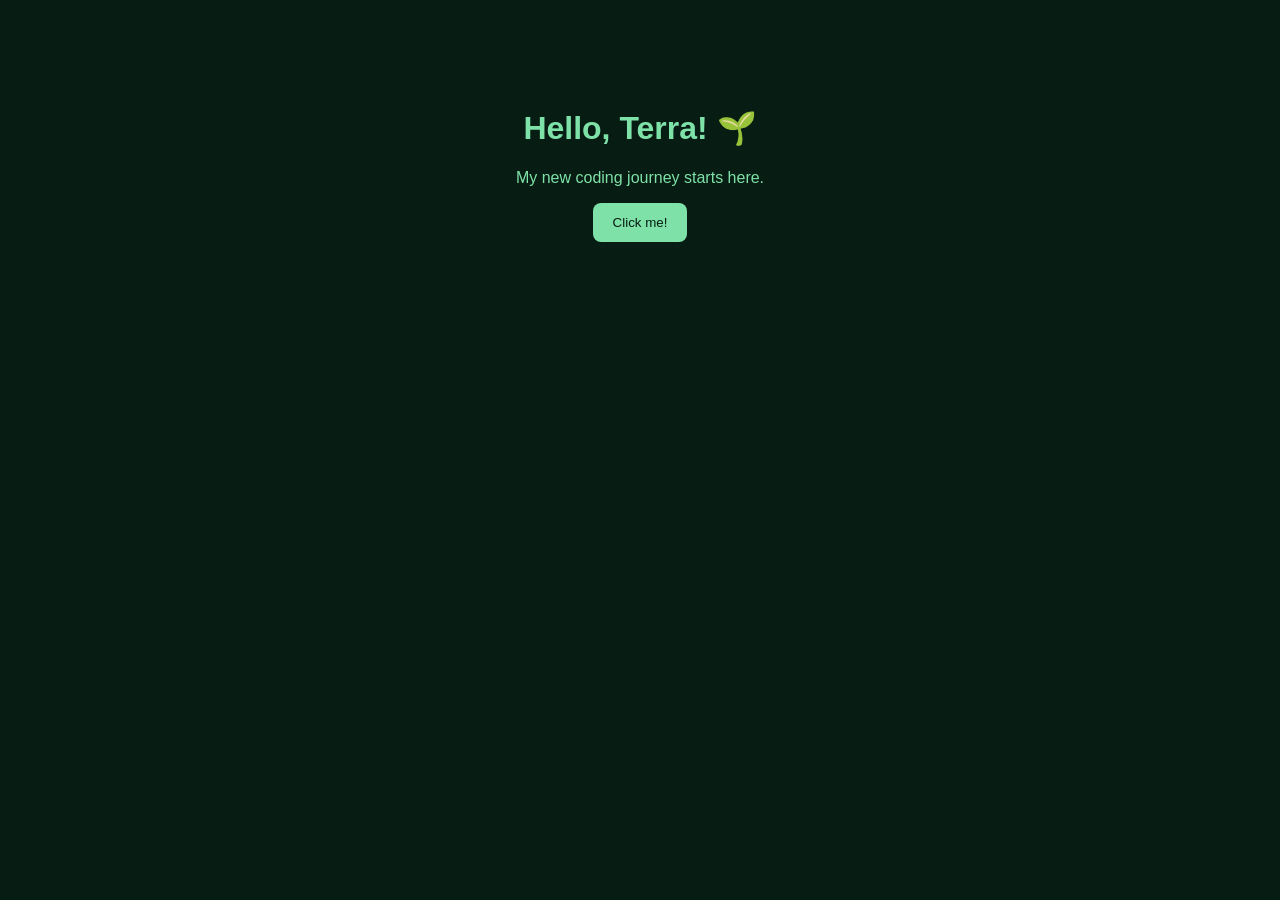
==== index.html @ c78563c0 "Initial project setup" ====
<!DOCTYPE html>
<html lang="en">
<head>
  <meta charset="UTF-8">
  <meta name="viewport" content="width=device-width, initial-scale=1.0">
  <title>My First Project</title>
  <link rel="stylesheet" href="style.css">
</head>
<body>
  <h1>Hello, Terra! 🌱</h1>
  <p>My new coding journey starts here.</p>
  <button id="explore">Click me!</button>

  <script src="script.js"></script>
</body>
</html>
---- style.css ----
body {
  background: #071c13;
  color: #7ee2a8;
  font-family: Arial, sans-serif;
  text-align: center;
  padding: 80px 20px;
}

button {
  background: #7ee2a8;
  color: #071c13;
  border: none;
  padding: 12px 20px;
  border-radius: 8px;
  cursor: pointer;
}
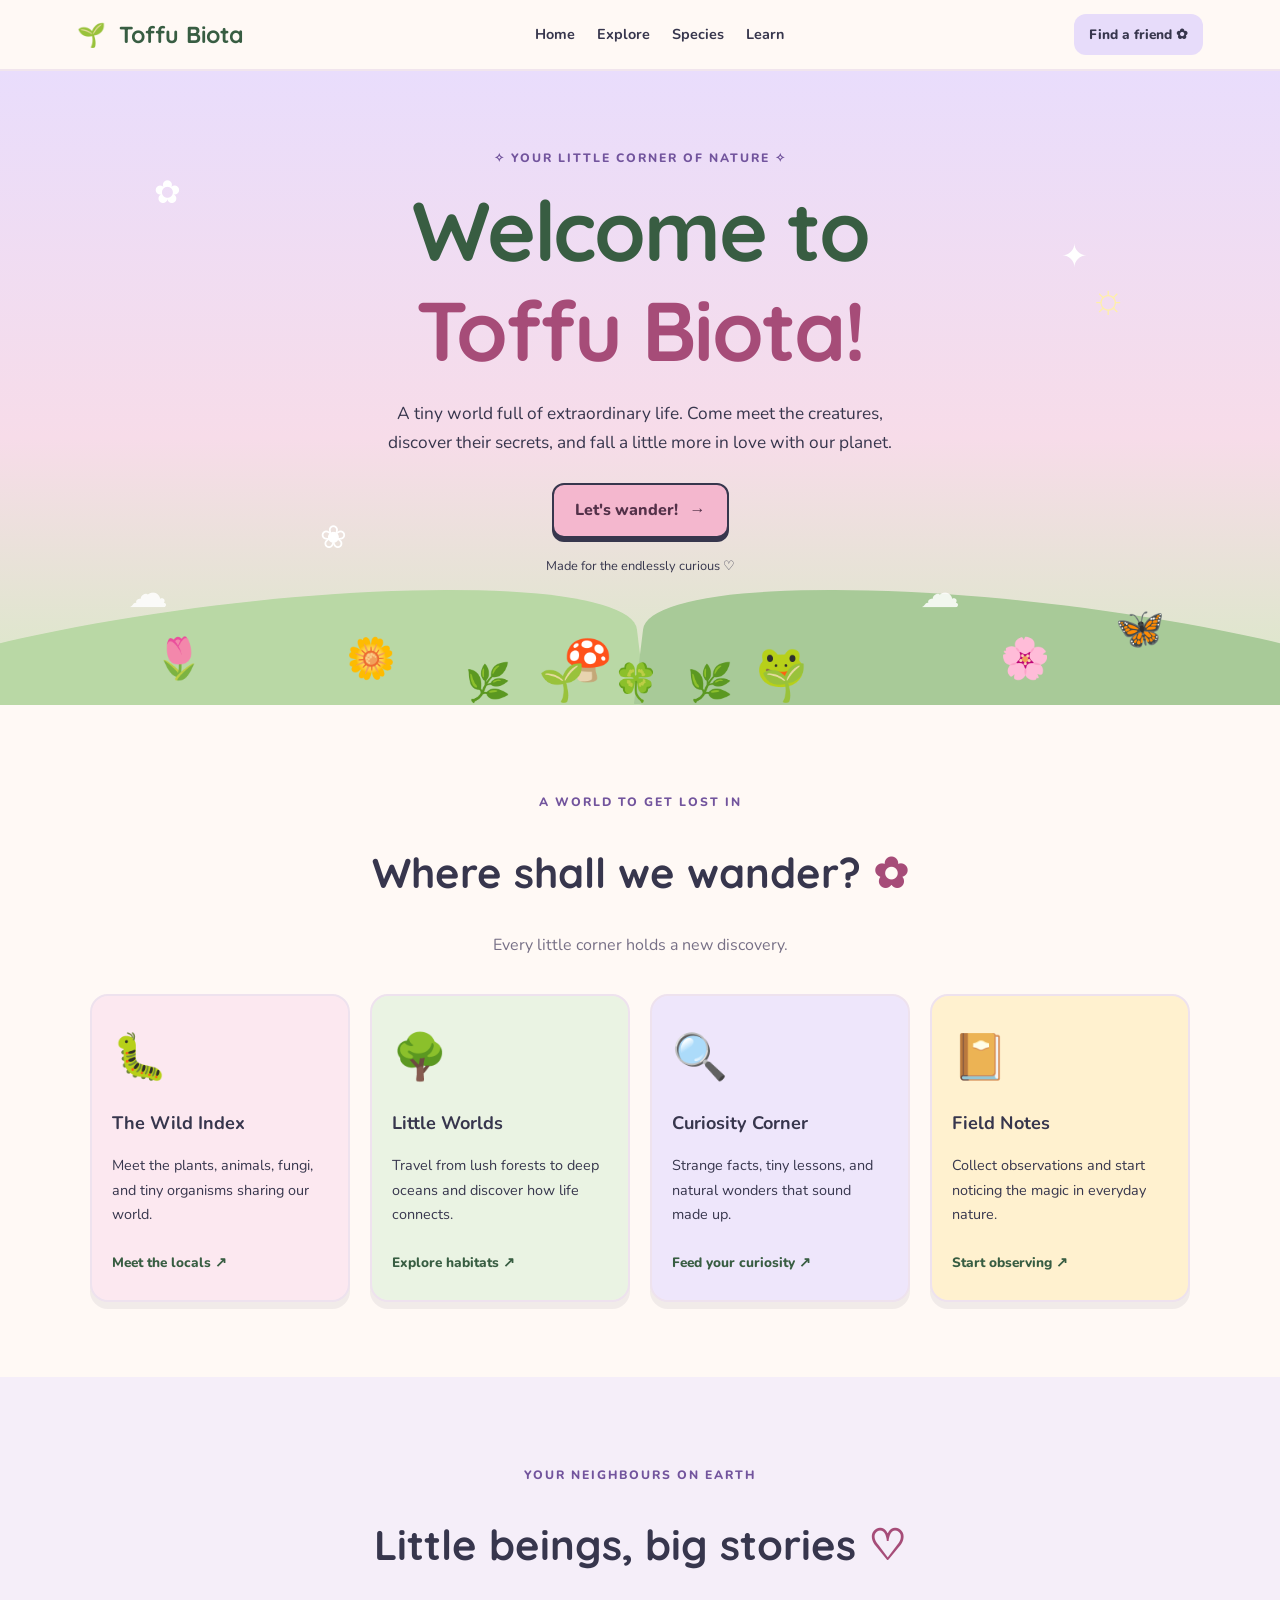
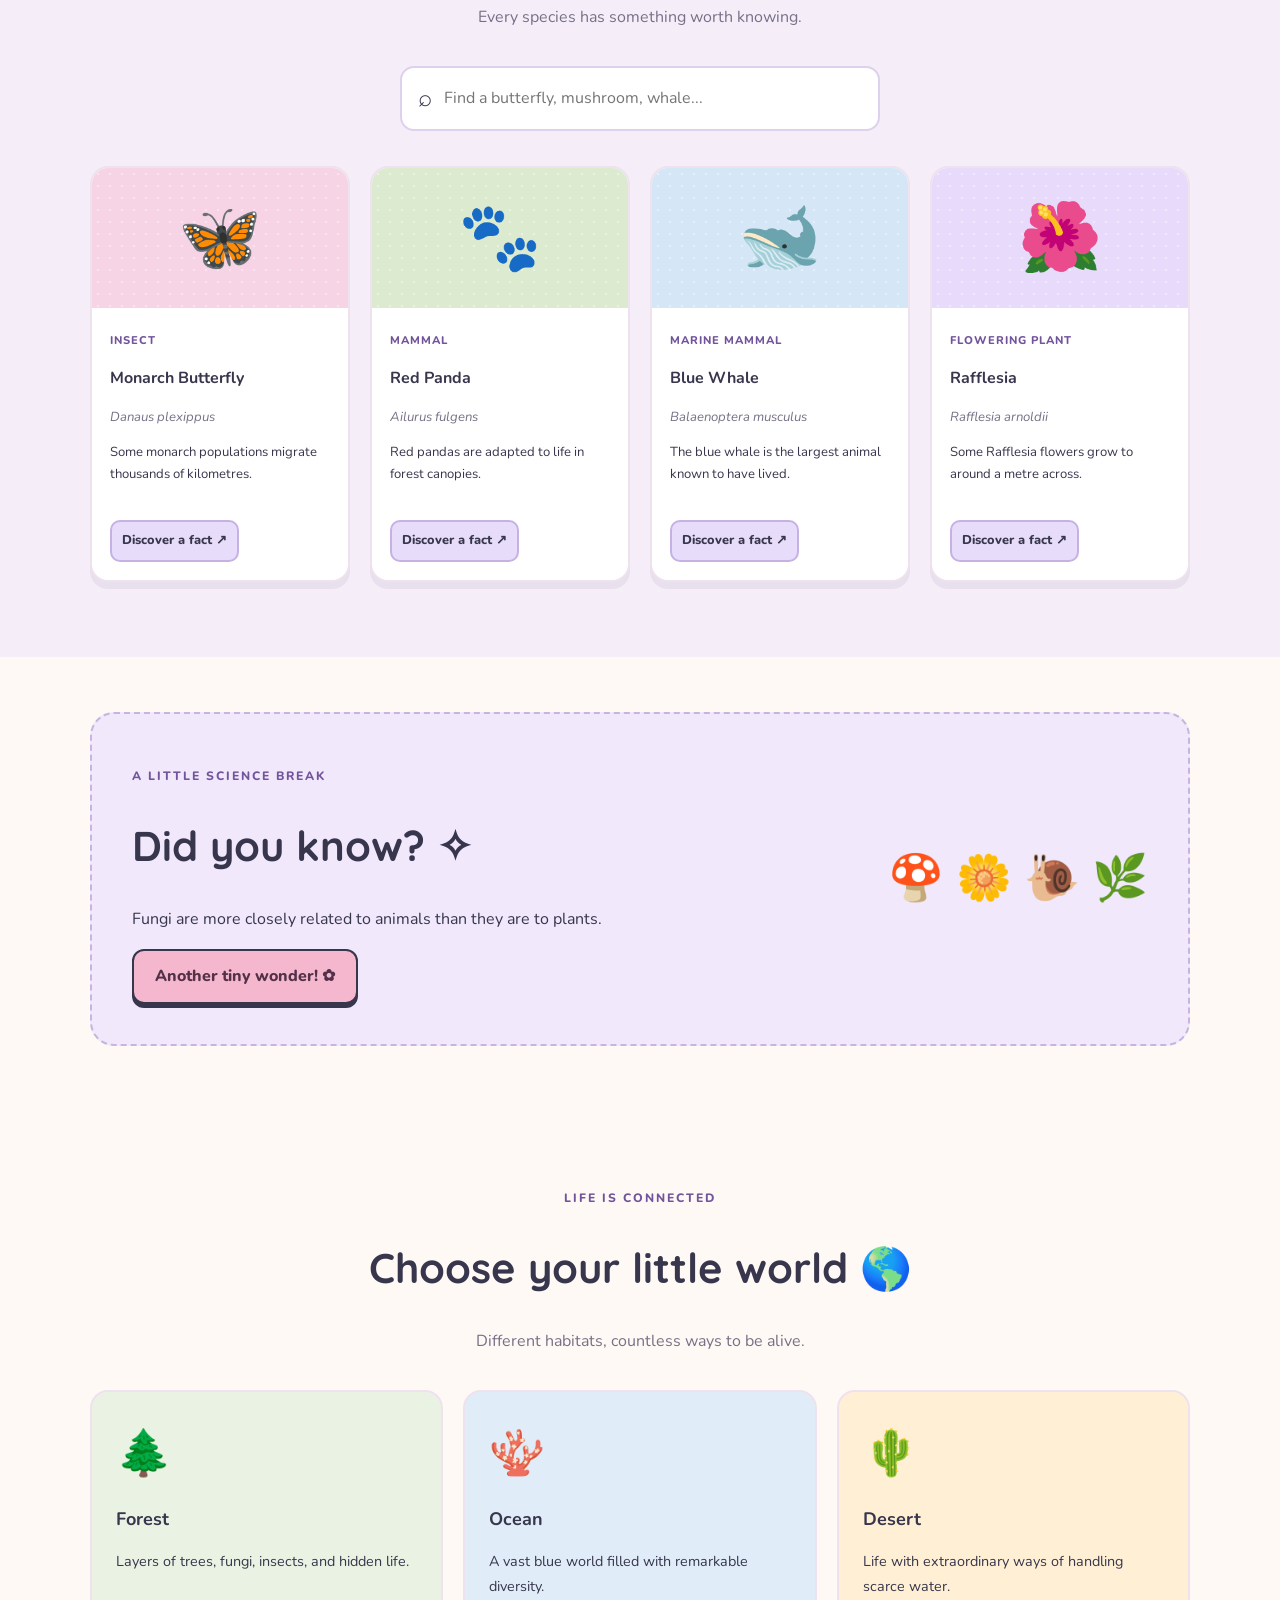
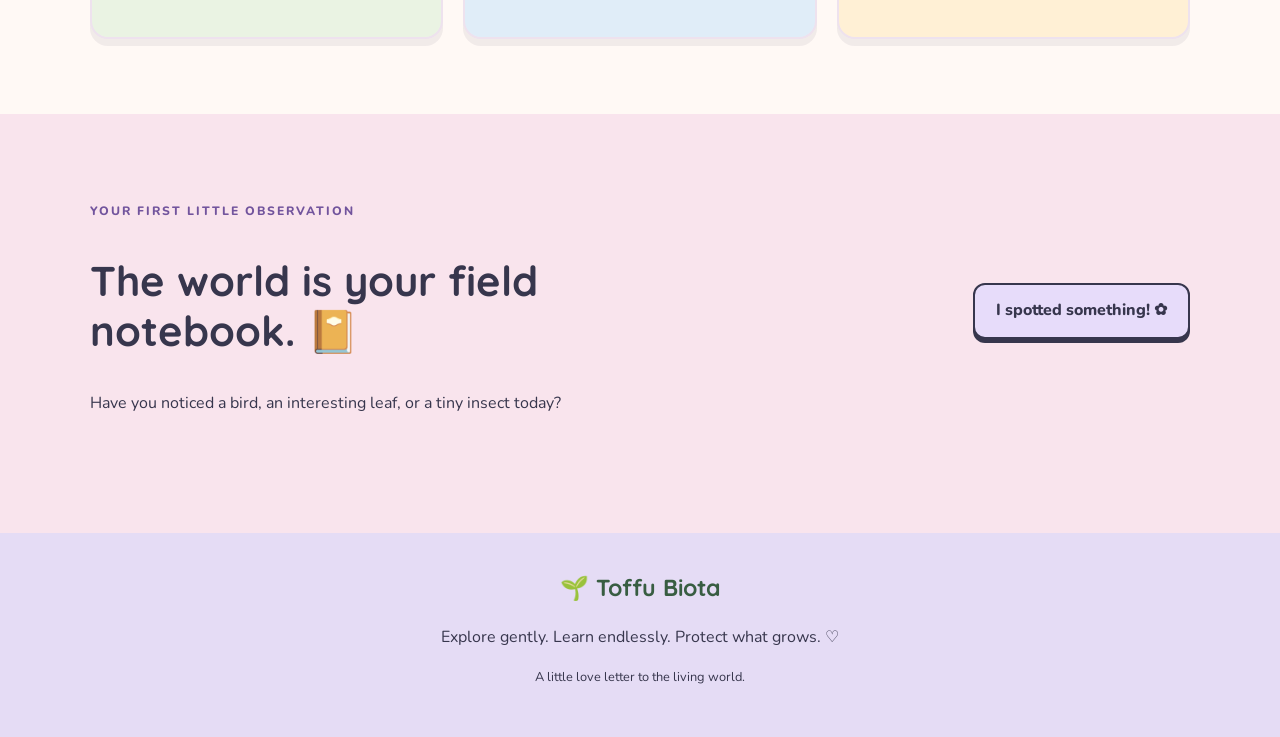
==== commit e4049af5: "Build Toffu Biota homepage" ====
--- a/index.html
+++ b/index.html
@@ -4,14 +4,243 @@
 <head>
   <meta charset="UTF-8">
   <meta name="viewport" content="width=device-width, initial-scale=1.0">
-  <title>My First Project</title>
+  <meta name="theme-color" content="#fff8f5">
+  <meta name="description" content="Explore the tiny wonders and incredible diversity of life with Toffu Biota.">
+  <title>Toffu Biota — Small Life, Big Stories</title>
   <link rel="stylesheet" href="style.css">
+  <script src="script.js" defer></script>
 </head>
 <body>
-  <h1>Hello, Terra! 🌱</h1>
-  <p>My new coding journey starts here.</p>
-  <button id="explore">Click me!</button>
-
-  <script src="script.js"></script>
+  <header class="navbar">
+    <a class="logo" href="#" aria-label="Toffu Biota home">
+      <span class="logo-icon">🌱</span>
+      Toffu Biota
+    </a>
+
+    <nav aria-label="Main navigation">
+      <a href="#home">Home</a>
+      <a href="#discover">Explore</a>
+      <a href="#species">Species</a>
+      <a href="#curiosity">Learn</a>
+    </nav>
+
+    <a class="nav-button" href="#species">Find a friend ✿</a>
+  </header>
+
+  <main>
+    <section class="hero" id="home">
+      <div class="hero-decoration decoration-one">✿</div>
+      <div class="hero-decoration decoration-two">✦</div>
+      <div class="hero-decoration decoration-three">❀</div>
+
+      <div class="hero-content">
+        <p class="eyebrow">✧ YOUR LITTLE CORNER OF NATURE ✧</p>
+        <h1>Welcome to<br><span>Toffu Biota!</span></h1>
+        <p class="hero-description">
+          A tiny world full of extraordinary life.
+          Come meet the creatures, discover their secrets,
+          and fall a little more in love with our planet.
+        </p>
+        <a class="button button-primary" href="#discover">
+          Let's wander! <span>→</span>
+        </a>
+        <p class="hero-note">Made for the endlessly curious ♡</p>
+      </div>
+
+      <div class="pixel-garden" aria-label="A tiny garden illustration">
+        <span class="garden-sun">☼</span>
+        <span class="garden-cloud cloud-one">☁</span>
+        <span class="garden-cloud cloud-two">☁</span>
+        <span class="garden-flower flower-one">🌷</span>
+        <span class="garden-flower flower-two">🌼</span>
+        <span class="garden-flower flower-three">🌸</span>
+        <span class="garden-mushroom">🍄</span>
+        <span class="garden-frog">🐸</span>
+        <span class="garden-butterfly">🦋</span>
+        <span class="garden-grass">🌿 🌱 🍀 🌿 🌱</span>
+      </div>
+    </section>
+
+    <section class="section discover-section" id="discover">
+      <div class="section-heading">
+        <p class="eyebrow">A WORLD TO GET LOST IN</p>
+        <h2>Where shall we wander? <span>✿</span></h2>
+        <p>Every little corner holds a new discovery.</p>
+      </div>
+
+      <div class="discovery-grid">
+        <a class="discovery-card pink-card" href="#species">
+          <span class="card-emoji">🐛</span>
+          <h3>The Wild Index</h3>
+          <p>Meet the plants, animals, fungi, and tiny organisms sharing our world.</p>
+          <span class="card-link">Meet the locals ↗</span>
+        </a>
+
+        <a class="discovery-card green-card" href="#ecosystems">
+          <span class="card-emoji">🌳</span>
+          <h3>Little Worlds</h3>
+          <p>Travel from lush forests to deep oceans and discover how life connects.</p>
+          <span class="card-link">Explore habitats ↗</span>
+        </a>
+
+        <a class="discovery-card purple-card" href="#curiosity">
+          <span class="card-emoji">🔍</span>
+          <h3>Curiosity Corner</h3>
+          <p>Strange facts, tiny lessons, and natural wonders that sound made up.</p>
+          <span class="card-link">Feed your curiosity ↗</span>
+        </a>
+
+        <a class="discovery-card yellow-card" href="#field-notes">
+          <span class="card-emoji">📔</span>
+          <h3>Field Notes</h3>
+          <p>Collect observations and start noticing the magic in everyday nature.</p>
+          <span class="card-link">Start observing ↗</span>
+        </a>
+      </div>
+    </section>
+
+    <section class="section species-section" id="species">
+      <div class="section-heading">
+        <p class="eyebrow">YOUR NEIGHBOURS ON EARTH</p>
+        <h2>Little beings, big stories <span>♡</span></h2>
+        <p>Every species has something worth knowing.</p>
+      </div>
+
+      <label class="search-box">
+        <span aria-hidden="true">⌕</span>
+        <input id="species-search" type="search"
+          placeholder="Find a butterfly, mushroom, whale..."
+          aria-label="Search species">
+      </label>
+
+      <div class="species-grid" id="species-grid">
+        <article class="species-card" data-search="monarch butterfly insect pollinator migration">
+          <div class="species-art art-butterfly">🦋</div>
+          <div class="species-info">
+            <span class="species-type">INSECT</span>
+            <h3>Monarch Butterfly</h3>
+            <p><em>Danaus plexippus</em></p>
+            <p class="species-fact">Some monarch populations migrate thousands of kilometres.</p>
+            <button class="learn-button" data-fact="Monarch butterflies use environmental cues, including the position of the sun, to help navigate during migration.">
+              Discover a fact ↗
+            </button>
+          </div>
+        </article>
+
+        <article class="species-card" data-search="red panda mammal forest bamboo">
+          <div class="species-art art-panda">🐾</div>
+          <div class="species-info">
+            <span class="species-type">MAMMAL</span>
+            <h3>Red Panda</h3>
+            <p><em>Ailurus fulgens</em></p>
+            <p class="species-fact">Red pandas are adapted to life in forest canopies.</p>
+            <button class="learn-button" data-fact="Red pandas have a false thumb, formed from an extended wrist bone, that helps them grip bamboo.">
+              Discover a fact ↗
+            </button>
+          </div>
+        </article>
+
+        <article class="species-card" data-search="blue whale ocean mammal marine">
+          <div class="species-art art-whale">🐋</div>
+          <div class="species-info">
+            <span class="species-type">MARINE MAMMAL</span>
+            <h3>Blue Whale</h3>
+            <p><em>Balaenoptera musculus</em></p>
+            <p class="species-fact">The blue whale is the largest animal known to have lived.</p>
+            <button class="learn-button" data-fact="Blue whales feed mainly on krill, tiny shrimp-like animals, and can consume enormous quantities during feeding season.">
+              Discover a fact ↗
+            </button>
+          </div>
+        </article>
+
+        <article class="species-card" data-search="rafflesia flower plant parasitic">
+          <div class="species-art art-flower">🌺</div>
+          <div class="species-info">
+            <span class="species-type">FLOWERING PLANT</span>
+            <h3>Rafflesia</h3>
+            <p><em>Rafflesia arnoldii</em></p>
+            <p class="species-fact">Some Rafflesia flowers grow to around a metre across.</p>
+            <button class="learn-button" data-fact="Rafflesia species are parasitic plants that depend on host vines and do not have the familiar leaves, stems, and roots of most plants.">
+              Discover a fact ↗
+            </button>
+          </div>
+        </article>
+      </div>
+
+      <p class="empty-message" id="empty-message" hidden>
+        No little neighbours found! Try another search. 🌱
+      </p>
+    </section>
+
+    <section class="section curiosity-section" id="curiosity">
+      <div class="curiosity-copy">
+        <p class="eyebrow">A LITTLE SCIENCE BREAK</p>
+        <h2>Did you know? <span>✧</span></h2>
+        <p id="fact-text" aria-live="polite">
+          Fungi are more closely related to animals than they are to plants.
+        </p>
+        <button class="button button-primary" id="new-fact">
+          Another tiny wonder! ✿
+        </button>
+      </div>
+      <div class="curiosity-art" aria-hidden="true">
+        <span>🍄</span>
+        <span>🌼</span>
+        <span>🐌</span>
+        <span>🌿</span>
+      </div>
+    </section>
+
+    <section class="section ecosystems-section" id="ecosystems">
+      <div class="section-heading">
+        <p class="eyebrow">LIFE IS CONNECTED</p>
+        <h2>Choose your little world 🌎</h2>
+        <p>Different habitats, countless ways to be alive.</p>
+      </div>
+      <div class="ecosystem-grid">
+        <article class="ecosystem-card">
+          <span>🌲</span>
+          <h3>Forest</h3>
+          <p>Layers of trees, fungi, insects, and hidden life.</p>
+        </article>
+        <article class="ecosystem-card">
+          <span>🪸</span>
+          <h3>Ocean</h3>
+          <p>A vast blue world filled with remarkable diversity.</p>
+        </article>
+        <article class="ecosystem-card">
+          <span>🌵</span>
+          <h3>Desert</h3>
+          <p>Life with extraordinary ways of handling scarce water.</p>
+        </article>
+      </div>
+    </section>
+
+    <section class="section field-notes-section" id="field-notes">
+      <div>
+        <p class="eyebrow">YOUR FIRST LITTLE OBSERVATION</p>
+        <h2>The world is your field notebook. 📔</h2>
+        <p>Have you noticed a bird, an interesting leaf, or a tiny insect today?</p>
+      </div>
+      <button class="button button-secondary" id="observation-button">
+        I spotted something! ✿
+      </button>
+      <p id="observation-message" aria-live="polite"></p>
+    </section>
+  </main>
+
+  <footer class="footer">
+    <a class="logo" href="#home">🌱 Toffu Biota</a>
+    <p>Explore gently. Learn endlessly. Protect what grows. ♡</p>
+    <p class="footer-small">A little love letter to the living world.</p>
+  </footer>
+
+  <dialog id="fact-dialog">
+    <div class="dialog-content">
+      <p class="eyebrow">A LITTLE DISCOVERY ✿</p>
+      <p id="dialog-fact"></p>
+      <button class="button button-primary" id="close-dialog">Lovely! ♡</button>
+    </div>
+  </dialog>
 </body>
-</html>
+</html>
--- a/style.css
+++ b/style.css
@@ -1,17 +1,605 @@
+
+@import url('https://fonts.googleapis.com/css2?family=Nunito:wght@400;500;600;700;800&family=Quicksand:wght@400;500;600;700&display=swap');
+
+:root {
+  --cream: #fff9f5;
+  --pink: #f4b7ce;
+  --pink-dark: #a64c78;
+  --lavender: #e7dcfa;
+  --lavender-dark: #72549d;
+  --green: #b9d8a5;
+  --green-dark: #385d42;
+  --ink: #37364d;
+  --white: #ffffff;
+  --shadow: 0 7px 0 rgba(80, 63, 94, 0.08);
+}
+
+* {
+  box-sizing: border-box;
+}
+
+html {
+  scroll-behavior: smooth;
+  scroll-padding-top: 90px;
+}
 
 body {
-  background: #071c13;
-  color: #7ee2a8;
-  font-family: Arial, sans-serif;
+  margin: 0;
+  background: var(--cream);
+  color: var(--ink);
+  font-family: 'Nunito', sans-serif;
+  line-height: 1.7;
+}
+
+a {
+  color: inherit;
+  text-decoration: none;
+}
+
+button,
+input {
+  font: inherit;
+}
+
+button,
+a {
+  -webkit-tap-highlight-color: transparent;
+}
+
+button:focus-visible,
+a:focus-visible,
+input:focus-visible {
+  outline: 3px solid var(--lavender-dark);
+  outline-offset: 4px;
+}
+
+.navbar {
+  position: sticky;
+  top: 0;
+  z-index: 10;
+  display: flex;
+  align-items: center;
+  justify-content: space-between;
+  gap: 20px;
+  padding: 14px 6%;
+  background: rgba(255, 249, 245, 0.96);
+  border-bottom: 2px solid #f1e5ed;
+}
+
+.logo {
+  font-family: 'Quicksand', sans-serif;
+  font-size: 1.45rem;
+  font-weight: 800;
+  color: var(--green-dark);
+  white-space: nowrap;
+}
+
+.logo-icon {
+  margin-right: 6px;
+}
+
+.navbar nav {
+  display: flex;
+  flex-wrap: wrap;
+  gap: 22px;
+  font-size: 0.9rem;
+  font-weight: 700;
+}
+
+.navbar nav a:hover {
+  color: var(--pink-dark);
+}
+
+.nav-button {
+  padding: 9px 15px;
+  background: var(--lavender);
+  border-radius: 12px;
+  font-weight: 800;
+  font-size: 0.85rem;
+}
+
+.hero {
+  position: relative;
+  isolation: isolate;
+  overflow: hidden;
+  min-height: 475px;
+  display: grid;
+  place-items: center;
+  padding: 65px 24px 0;
+  background: linear-gradient(
+    180deg,
+    #e9ddfc 0%,
+    #f7dce9 58%,
+    #d8e9c5 100%
+  );
   text-align: center;
-  padding: 80px 20px;
-}
-
-button {
-  background: #7ee2a8;
-  color: #071c13;
-  border: none;
-  padding: 12px 20px;
-  border-radius: 8px;
+}
+
+.hero::before,
+.hero::after {
+  content: '';
+  position: absolute;
+  z-index: -1;
+  bottom: -50px;
+  width: 65%;
+  height: 150px;
+  border-radius: 50% 50% 0 0;
+  background: #b9d8a5;
+}
+
+.hero::before {
+  left: -15%;
+  transform: rotate(-7deg);
+}
+
+.hero::after {
+  right: -15%;
+  background: #a8ca98;
+  transform: rotate(7deg);
+}
+
+.hero-content {
+  max-width: 650px;
+  padding-bottom: 115px;
+}
+
+.eyebrow {
+  color: var(--lavender-dark);
+  font-size: 0.76rem;
+  font-weight: 800;
+  letter-spacing: 2px;
+}
+
+.hero h1,
+.section h2 {
+  font-family: 'Quicksand', sans-serif;
+  line-height: 1.2;
+}
+
+.hero h1 {
+  margin: 12px 0;
+  font-size: clamp(2.8rem, 7vw, 5.2rem);
+  letter-spacing: -2px;
+  color: var(--green-dark);
+}
+
+.hero h1 span {
+  color: var(--pink-dark);
+}
+
+.hero-description {
+  max-width: 510px;
+  margin: 18px auto 25px;
+  font-size: 1.08rem;
+}
+
+.button {
+  display: inline-flex;
+  justify-content: center;
+  align-items: center;
+  gap: 12px;
+  border: 2px solid var(--ink);
+  border-radius: 12px;
+  padding: 12px 21px;
+  font-weight: 800;
   cursor: pointer;
-}
+  box-shadow: 0 4px 0 var(--ink);
+  transition: transform 150ms, box-shadow 150ms;
+}
+
+.button:hover {
+  transform: translateY(3px);
+  box-shadow: 0 1px 0 var(--ink);
+}
+
+.button-primary {
+  background: var(--pink);
+  color: #533149;
+}
+
+.button-secondary {
+  background: var(--lavender);
+  color: var(--ink);
+}
+
+.hero-note {
+  font-size: 0.8rem;
+  margin-top: 18px;
+}
+
+.hero-decoration {
+  position: absolute;
+  color: white;
+  font-size: 2rem;
+}
+
+.decoration-one { top: 15%; left: 12%; }
+.decoration-two { top: 25%; right: 15%; }
+.decoration-three { bottom: 22%; left: 25%; }
+
+.pixel-garden {
+  position: absolute;
+  bottom: 0;
+  left: 0;
+  right: 0;
+  height: 90px;
+  pointer-events: none;
+}
+
+.pixel-garden span {
+  position: absolute;
+  font-size: 2.5rem;
+}
+
+.garden-sun { top: -350px; right: 12%; color: #fff0a8; }
+.garden-cloud { top: -55px; color: white; opacity: 0.85; }
+.cloud-one { left: 10%; }
+.cloud-two { right: 25%; }
+.garden-flower { bottom: 12px; }
+.flower-one { left: 12%; }
+.flower-two { left: 27%; }
+.flower-three { right: 18%; }
+.garden-mushroom { bottom: 10px; left: 44%; }
+.garden-frog { bottom: 4px; right: 37%; }
+.garden-butterfly { bottom: 42px; right: 9%; }
+.garden-grass {
+  bottom: -9px;
+  left: 0;
+  right: 0;
+  text-align: center;
+  letter-spacing: 9px;
+  font-size: 2.3rem !important;
+}
+
+.section {
+  padding: 75px 7%;
+}
+
+.section-heading {
+  text-align: center;
+  max-width: 650px;
+  margin: 0 auto 35px;
+}
+
+.section-heading h2,
+.section h2 {
+  font-size: clamp(1.8rem, 4vw, 2.6rem);
+}
+
+.section-heading h2 span {
+  color: var(--pink-dark);
+}
+
+.section-heading > p:last-child {
+  color: #777086;
+}
+
+.discovery-grid,
+.species-grid,
+.ecosystem-grid {
+  display: grid;
+  grid-template-columns: repeat(4, minmax(0, 1fr));
+  gap: 20px;
+}
+
+.discovery-card,
+.species-card,
+.ecosystem-card {
+  min-width: 0;
+  border: 2px solid #eee2ee;
+  border-radius: 18px;
+  overflow: hidden;
+  box-shadow: var(--shadow);
+}
+
+.discovery-card {
+  padding: 24px 20px;
+  transition: transform 180ms;
+}
+
+.discovery-card:hover,
+.species-card:hover {
+  transform: translateY(-5px);
+}
+
+.pink-card { background: #fce8f0; }
+.green-card { background: #eaf3e3; }
+.purple-card { background: #eee6fb; }
+.yellow-card { background: #fff1cf; }
+
+.card-emoji {
+  display: block;
+  font-size: 2.8rem;
+}
+
+.discovery-card h3,
+.species-card h3,
+.ecosystem-card h3 {
+  margin: 12px 0 6px;
+  font-size: 1.13rem;
+}
+
+.discovery-card p,
+.ecosystem-card p {
+  font-size: 0.9rem;
+}
+
+.card-link {
+  display: inline-block;
+  margin-top: 10px;
+  color: var(--green-dark);
+  font-size: 0.85rem;
+  font-weight: 800;
+}
+
+.species-section {
+  background: #f5eef9;
+}
+
+.search-box {
+  display: flex;
+  align-items: center;
+  gap: 10px;
+  max-width: 480px;
+  margin: 0 auto 35px;
+  padding: 10px 16px;
+  border: 2px solid #ded1ed;
+  border-radius: 14px;
+  background: white;
+}
+
+.search-box span {
+  font-size: 1.5rem;
+}
+
+.search-box input {
+  width: 100%;
+  min-width: 0;
+  border: 0;
+  outline: none;
+  background: transparent;
+  color: var(--ink);
+}
+
+.species-grid {
+  grid-template-columns: repeat(4, minmax(0, 1fr));
+}
+
+.species-card {
+  background: white;
+  transition: transform 180ms;
+}
+
+.species-art {
+  display: grid;
+  place-items: center;
+  min-height: 140px;
+  font-size: 4.2rem;
+  background-image: radial-gradient(#ffffff65 1px, transparent 1px);
+  background-size: 12px 12px;
+}
+
+.art-butterfly { background-color: #f7d4e5; }
+.art-panda { background-color: #dcebcf; }
+.art-whale { background-color: #d5e6f7; }
+.art-flower { background-color: #e7dafa; }
+
+.species-info {
+  padding: 18px;
+}
+
+.species-type {
+  color: var(--lavender-dark);
+  font-size: 0.7rem;
+  font-weight: 800;
+  letter-spacing: 1px;
+}
+
+.species-info h3 {
+  font-size: 1rem;
+}
+
+.species-info p {
+  font-size: 0.82rem;
+}
+
+.species-info em {
+  color: #777086;
+}
+
+.species-fact {
+  min-height: 66px;
+}
+
+.learn-button {
+  padding: 8px 10px;
+  border: 2px solid #c6b1e3;
+  border-radius: 10px;
+  background: var(--lavender);
+  color: var(--ink);
+  font-weight: 800;
+  font-size: 0.8rem;
+  cursor: pointer;
+}
+
+.empty-message {
+  text-align: center;
+  padding: 25px;
+}
+
+.curiosity-section {
+  display: flex;
+  justify-content: space-between;
+  align-items: center;
+  gap: 35px;
+  margin: 55px 7%;
+  padding: 40px;
+  border: 2px dashed #c7b4df;
+  border-radius: 24px;
+  background: #f1e8fb;
+}
+
+.curiosity-copy {
+  max-width: 550px;
+}
+
+.curiosity-art {
+  display: flex;
+  flex-wrap: wrap;
+  gap: 12px;
+  font-size: 2.8rem;
+}
+
+.ecosystem-grid {
+  grid-template-columns: repeat(3, minmax(0, 1fr));
+}
+
+.ecosystem-card {
+  padding: 24px;
+  background: #eaf3e3;
+}
+
+.ecosystem-card:nth-child(2) { background: #e0edf8; }
+.ecosystem-card:nth-child(3) { background: #fff0d5; }
+
+.ecosystem-card > span {
+  font-size: 2.8rem;
+}
+
+.field-notes-section {
+  display: flex;
+  align-items: center;
+  justify-content: space-between;
+  flex-wrap: wrap;
+  gap: 25px;
+  background: #f9e4ed;
+}
+
+.field-notes-section > div {
+  max-width: 600px;
+}
+
+#observation-message {
+  width: 100%;
+  margin: 0;
+  font-weight: 800;
+}
+
+.footer {
+  padding: 35px 20px;
+  background: #e5dcf5;
+  text-align: center;
+}
+
+.footer-small {
+  font-size: 0.8rem;
+}
+
+dialog {
+  width: min(90%, 450px);
+  padding: 0;
+  border: 2px solid #c6b1e3;
+  border-radius: 20px;
+  color: var(--ink);
+  background: var(--cream);
+  box-shadow: 0 15px 60px #37364d35;
+}
+
+dialog::backdrop {
+  background: #29203980;
+  backdrop-filter: blur(4px);
+}
+
+.dialog-content {
+  padding: 30px;
+  text-align: center;
+}
+
+@media (max-width: 950px) {
+  .navbar {
+    flex-wrap: wrap;
+  }
+
+  .navbar nav {
+    order: 3;
+    width: 100%;
+    justify-content: center;
+  }
+
+  .discovery-grid,
+  .species-grid {
+    grid-template-columns: repeat(2, minmax(0, 1fr));
+  }
+}
+
+@media (max-width: 600px) {
+  .navbar {
+    padding: 12px 5%;
+    gap: 12px;
+  }
+
+  .logo {
+    font-size: 1.2rem;
+  }
+
+  .nav-button {
+    font-size: 0.75rem;
+    padding: 7px 9px;
+  }
+
+  .navbar nav {
+    gap: 16px;
+    font-size: 0.82rem;
+  }
+
+  .hero {
+    min-height: 480px;
+    padding-top: 45px;
+  }
+
+  .hero-content {
+    padding-bottom: 100px;
+  }
+
+  .hero-description {
+    font-size: 0.95rem;
+  }
+
+  .section {
+    padding: 50px 5%;
+  }
+
+  .discovery-grid,
+  .species-grid,
+  .ecosystem-grid {
+    grid-template-columns: 1fr;
+  }
+
+  .discovery-card {
+    padding: 20px;
+  }
+
+  .species-art {
+    min-height: 115px;
+  }
+
+  .curiosity-section {
+    margin: 25px 5%;
+    padding: 25px;
+    flex-direction: column;
+    align-items: flex-start;
+  }
+
+  .field-notes-section {
+    align-items: flex-start;
+  }
+}
+
+@media (prefers-reduced-motion: reduce) {
+  *,
+  *::before,
+  *::after {
+    scroll-behavior: auto !important;
+    transition: none !important;
+  }
+}
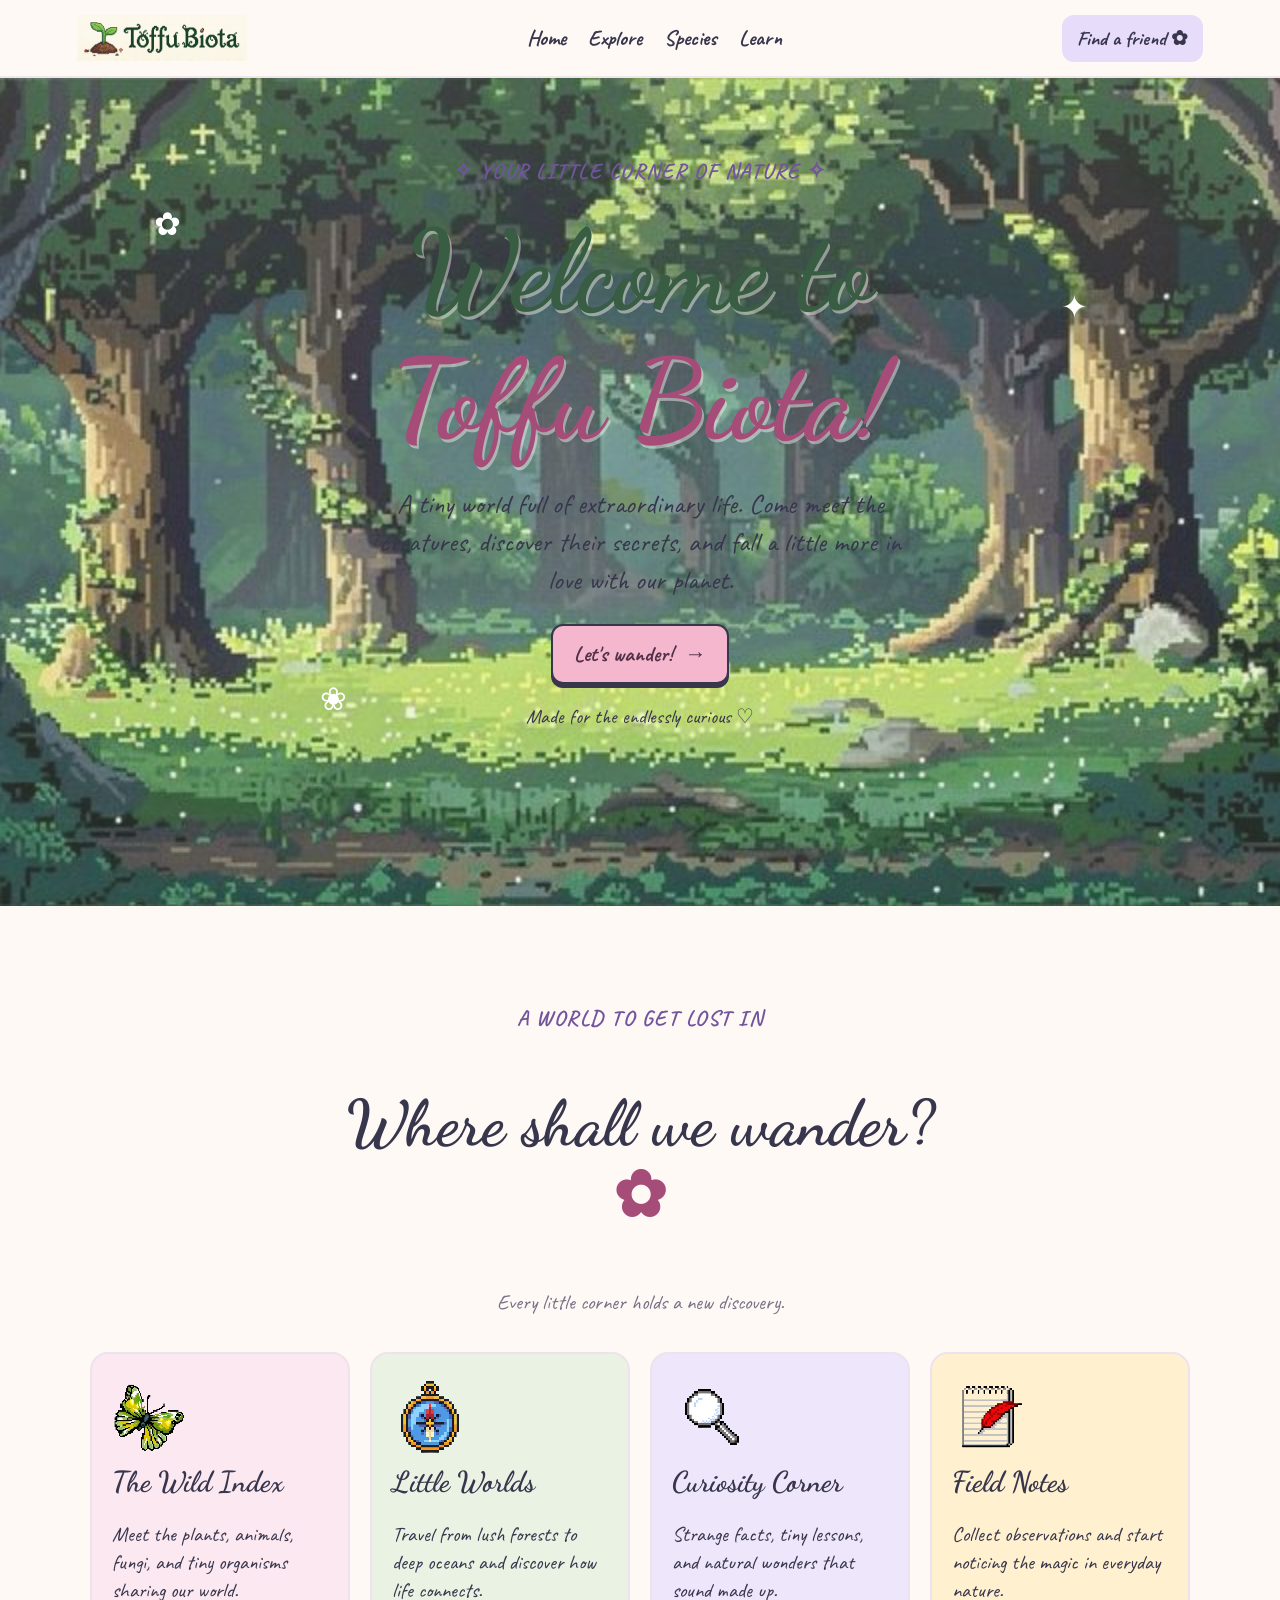
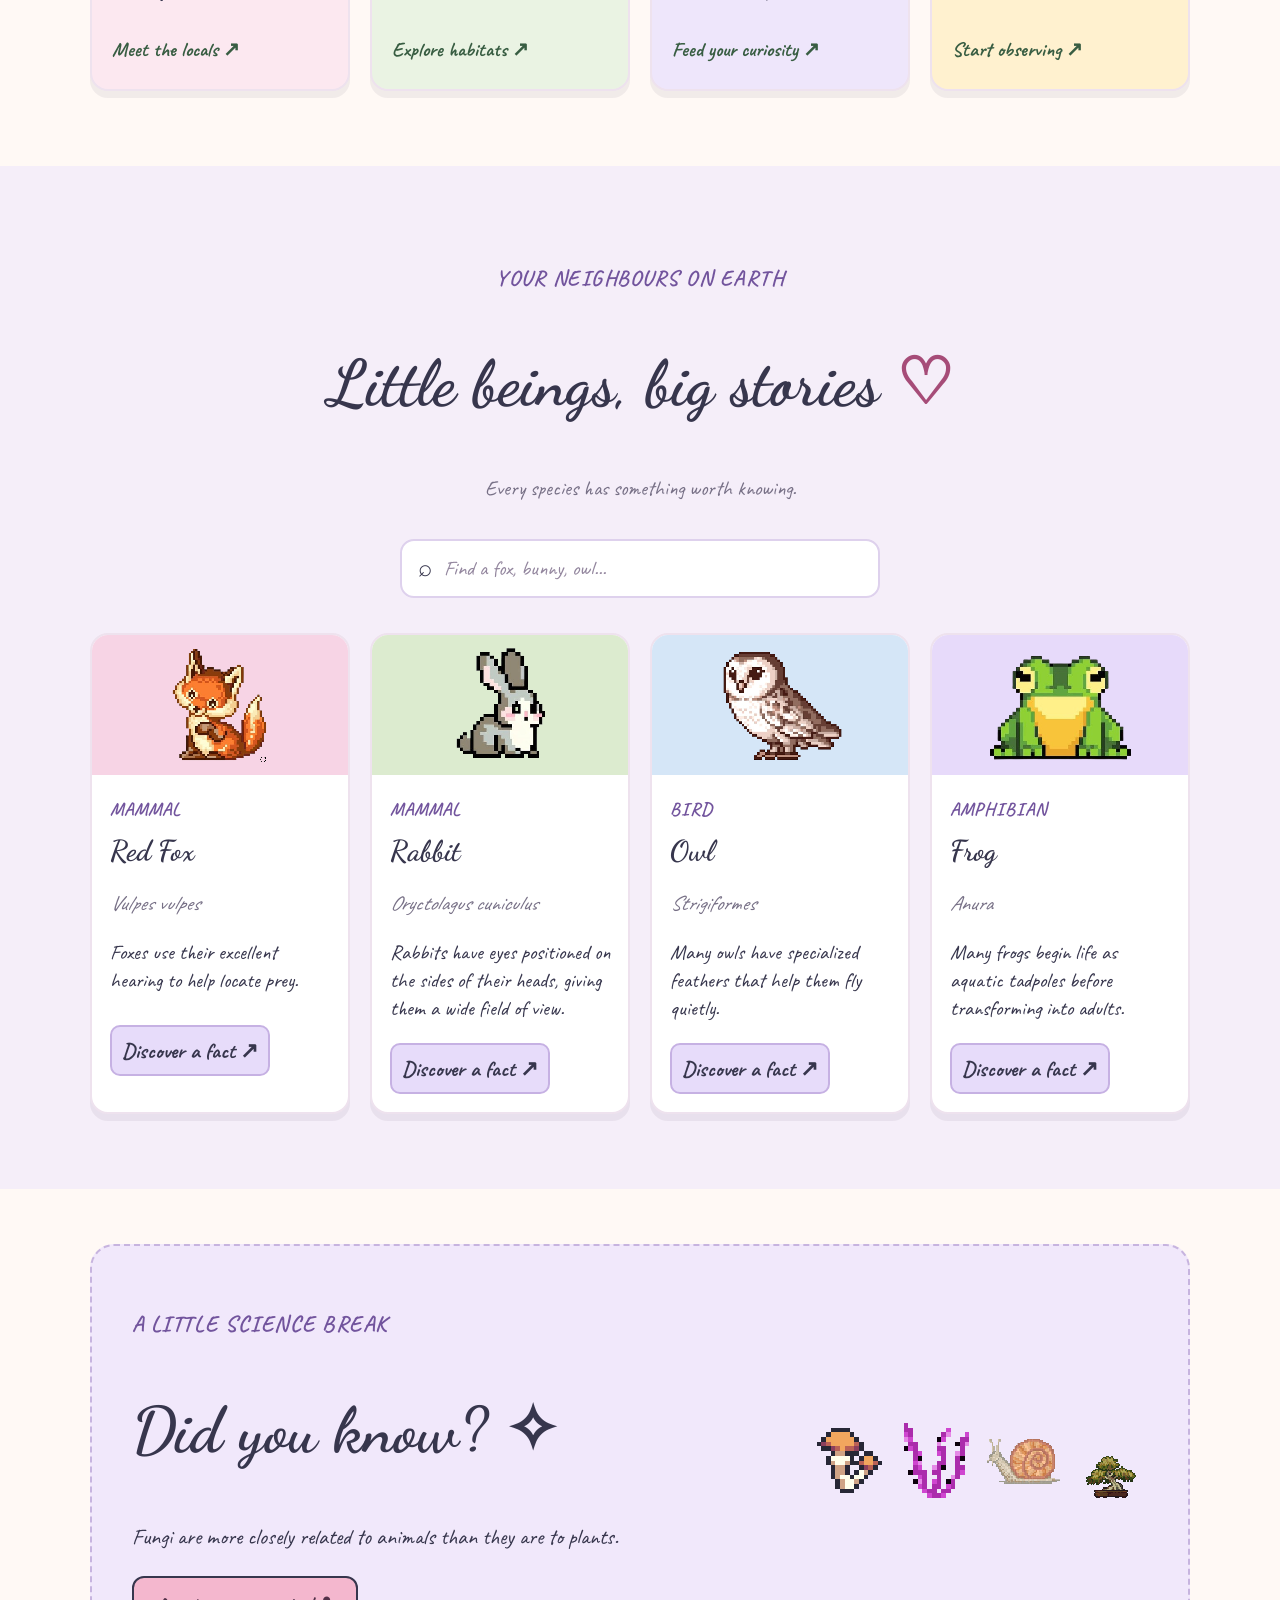
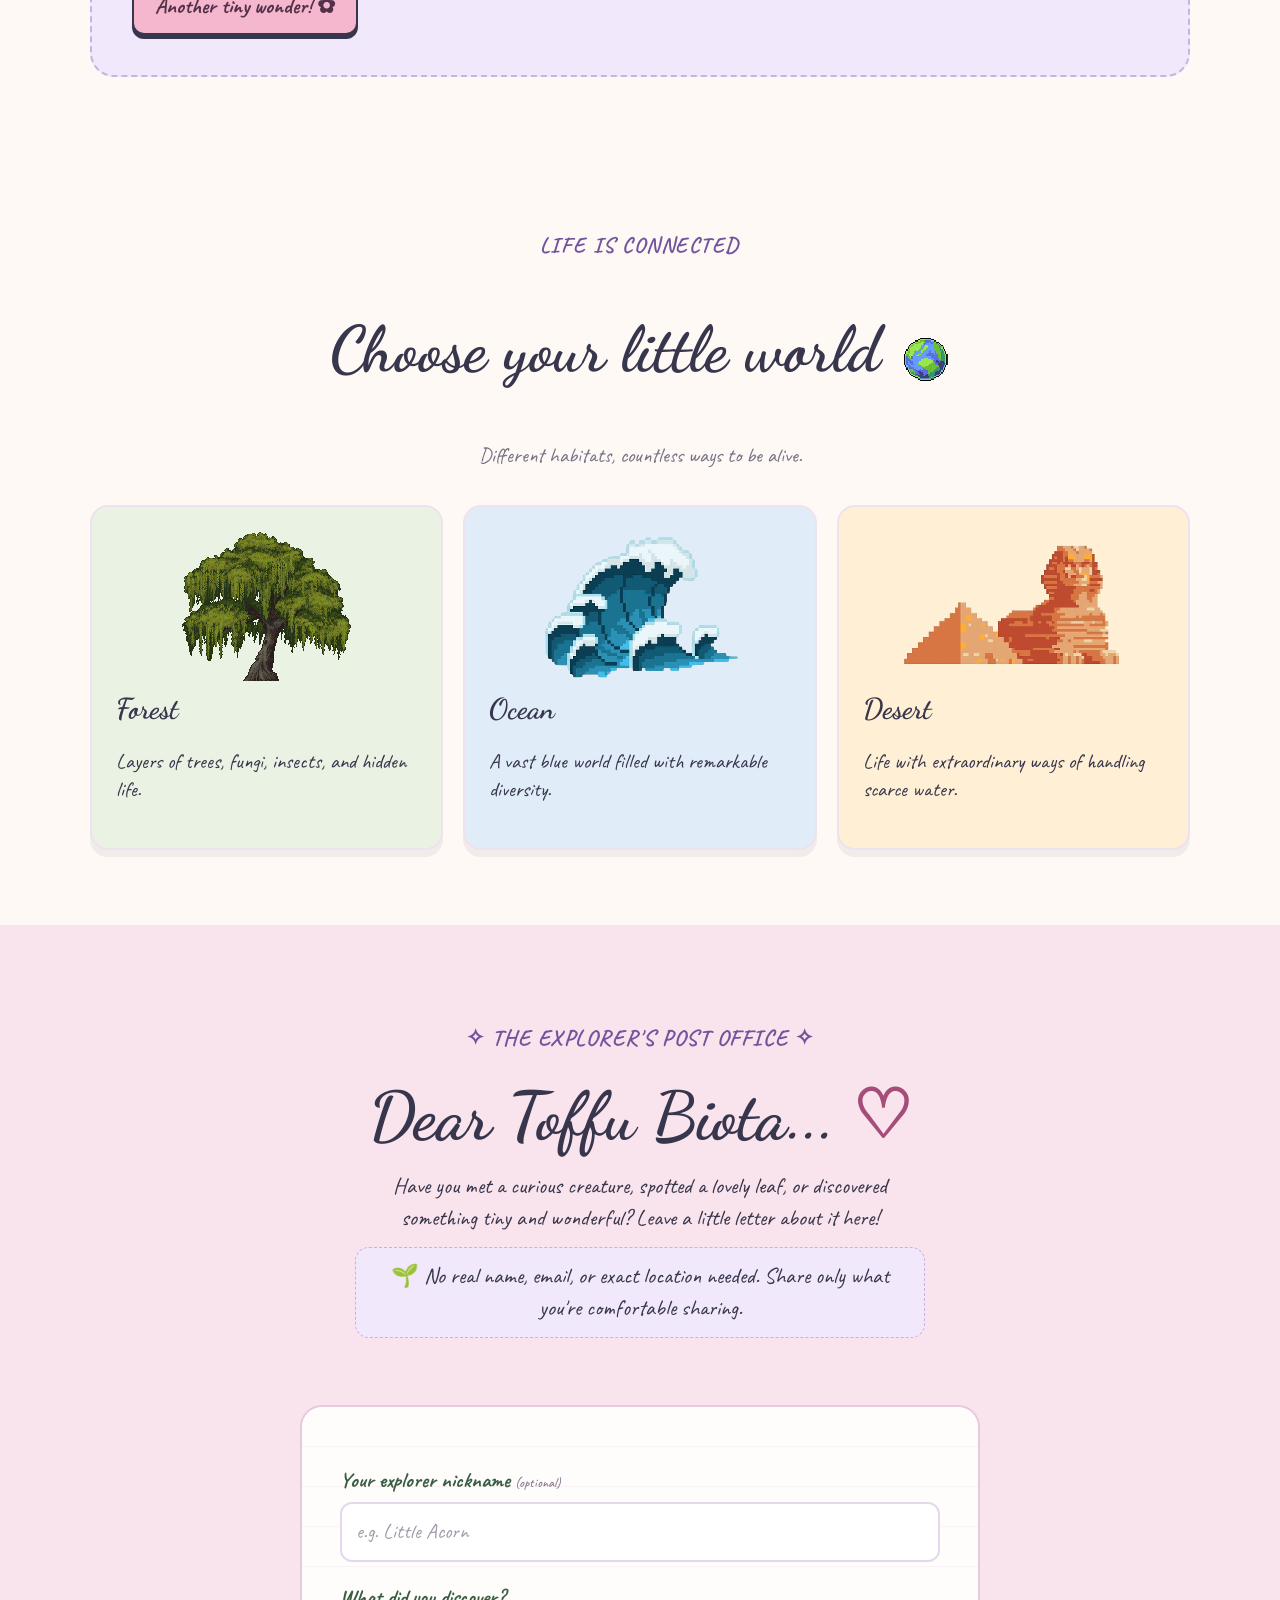
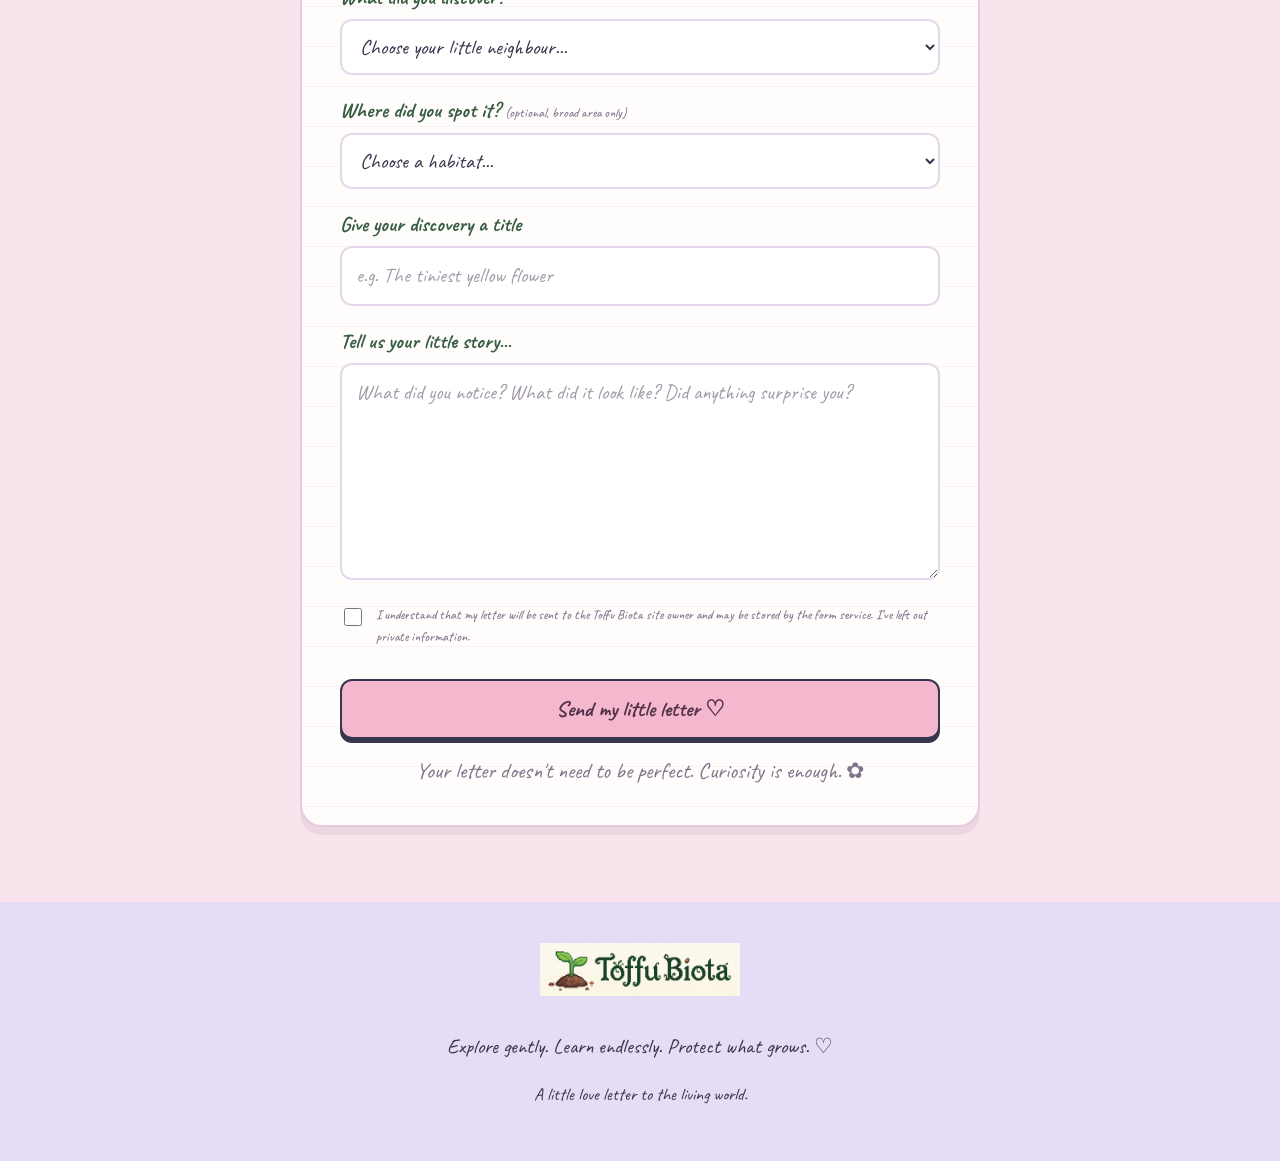
==== commit 1d9951fa: "Update Toffu Biota website" ====
--- a/index.html
+++ b/index.html
@@ -12,10 +12,14 @@
 </head>
 <body>
   <header class="navbar">
-    <a class="logo" href="#" aria-label="Toffu Biota home">
-      <span class="logo-icon">🌱</span>
-      Toffu Biota
-    </a>
+    
+<a class="logo" href="#home" aria-label="Toffu Biota home">
+  <img
+    class="brand-logo"
+    src="assets/official logo/toffu biota logo.jpg"
+    alt="Toffu Biota"
+  >
+</a>
 
     <nav aria-label="Main navigation">
       <a href="#home">Home</a>
@@ -47,18 +51,38 @@
         <p class="hero-note">Made for the endlessly curious ♡</p>
       </div>
 
-      <div class="pixel-garden" aria-label="A tiny garden illustration">
-        <span class="garden-sun">☼</span>
-        <span class="garden-cloud cloud-one">☁</span>
-        <span class="garden-cloud cloud-two">☁</span>
-        <span class="garden-flower flower-one">🌷</span>
-        <span class="garden-flower flower-two">🌼</span>
-        <span class="garden-flower flower-three">🌸</span>
-        <span class="garden-mushroom">🍄</span>
-        <span class="garden-frog">🐸</span>
-        <span class="garden-butterfly">🦋</span>
-        <span class="garden-grass">🌿 🌱 🍀 🌿 🌱</span>
-      </div>
+     
+<div class="pixel-garden" aria-label="A tiny pixel-art garden">
+  <img class="garden-sun" src="assets/forest/sun.png" alt="">
+
+  <img class="garden-cloud cloud-one"
+       src="assets/forest/cloud1.png" alt="">
+
+  <img class="garden-cloud cloud-two"
+       src="assets/forest/cloud3.png" alt="">
+
+  <img class="garden-flower flower-one"
+       src="assets/plants and flowers/1.png" alt="">
+
+  <img class="garden-flower flower-two"
+       src="assets/plants and flowers/10.png" alt="">
+
+  <img class="garden-flower flower-three"
+       src="assets/plants and flowers/2.png" alt="">
+
+  <img class="garden-mushroom"
+       src="assets/forest/Honey_Agaric.png" alt="">
+
+  <img class="garden-frog"
+       src="assets/animales/frog.png" alt="">
+
+  <img class="garden-butterfly"
+       src="assets/animales/birdies.png" alt="">
+
+  <img class="garden-grass"
+       src="assets/forest/Tall Grass.png" alt="">
+</div>
+
     </section>
 
     <section class="section discover-section" id="discover">
@@ -70,28 +94,37 @@
 
       <div class="discovery-grid">
         <a class="discovery-card pink-card" href="#species">
-          <span class="card-emoji">🐛</span>
+          <img class="discovery-icon"
+           src="assets/+++/butterfly.png"
+           alt="">
           <h3>The Wild Index</h3>
           <p>Meet the plants, animals, fungi, and tiny organisms sharing our world.</p>
           <span class="card-link">Meet the locals ↗</span>
         </a>
 
         <a class="discovery-card green-card" href="#ecosystems">
-          <span class="card-emoji">🌳</span>
+          <img class="discovery-icon"
+          src="assets/+++/compas.png"
+          alt="">
           <h3>Little Worlds</h3>
           <p>Travel from lush forests to deep oceans and discover how life connects.</p>
           <span class="card-link">Explore habitats ↗</span>
         </a>
 
         <a class="discovery-card purple-card" href="#curiosity">
-          <span class="card-emoji">🔍</span>
+          <img class="discovery-icon"
+          src="assets/+++/looking glass.png"
+          alt="">
           <h3>Curiosity Corner</h3>
           <p>Strange facts, tiny lessons, and natural wonders that sound made up.</p>
           <span class="card-link">Feed your curiosity ↗</span>
         </a>
 
         <a class="discovery-card yellow-card" href="#field-notes">
-          <span class="card-emoji">📔</span>
+          <img class="discovery-icon"
+           src="assets/+++/notebook1.png"
+           alt="">
+      
           <h3>Field Notes</h3>
           <p>Collect observations and start noticing the magic in everyday nature.</p>
           <span class="card-link">Start observing ↗</span>
@@ -99,78 +132,119 @@
       </div>
     </section>
 
-    <section class="section species-section" id="species">
-      <div class="section-heading">
-        <p class="eyebrow">YOUR NEIGHBOURS ON EARTH</p>
-        <h2>Little beings, big stories <span>♡</span></h2>
-        <p>Every species has something worth knowing.</p>
-      </div>
-
-      <label class="search-box">
-        <span aria-hidden="true">⌕</span>
-        <input id="species-search" type="search"
-          placeholder="Find a butterfly, mushroom, whale..."
-          aria-label="Search species">
-      </label>
-
-      <div class="species-grid" id="species-grid">
-        <article class="species-card" data-search="monarch butterfly insect pollinator migration">
-          <div class="species-art art-butterfly">🦋</div>
-          <div class="species-info">
-            <span class="species-type">INSECT</span>
-            <h3>Monarch Butterfly</h3>
-            <p><em>Danaus plexippus</em></p>
-            <p class="species-fact">Some monarch populations migrate thousands of kilometres.</p>
-            <button class="learn-button" data-fact="Monarch butterflies use environmental cues, including the position of the sun, to help navigate during migration.">
-              Discover a fact ↗
-            </button>
-          </div>
-        </article>
-
-        <article class="species-card" data-search="red panda mammal forest bamboo">
-          <div class="species-art art-panda">🐾</div>
-          <div class="species-info">
-            <span class="species-type">MAMMAL</span>
-            <h3>Red Panda</h3>
-            <p><em>Ailurus fulgens</em></p>
-            <p class="species-fact">Red pandas are adapted to life in forest canopies.</p>
-            <button class="learn-button" data-fact="Red pandas have a false thumb, formed from an extended wrist bone, that helps them grip bamboo.">
-              Discover a fact ↗
-            </button>
-          </div>
-        </article>
-
-        <article class="species-card" data-search="blue whale ocean mammal marine">
-          <div class="species-art art-whale">🐋</div>
-          <div class="species-info">
-            <span class="species-type">MARINE MAMMAL</span>
-            <h3>Blue Whale</h3>
-            <p><em>Balaenoptera musculus</em></p>
-            <p class="species-fact">The blue whale is the largest animal known to have lived.</p>
-            <button class="learn-button" data-fact="Blue whales feed mainly on krill, tiny shrimp-like animals, and can consume enormous quantities during feeding season.">
-              Discover a fact ↗
-            </button>
-          </div>
-        </article>
-
-        <article class="species-card" data-search="rafflesia flower plant parasitic">
-          <div class="species-art art-flower">🌺</div>
-          <div class="species-info">
-            <span class="species-type">FLOWERING PLANT</span>
-            <h3>Rafflesia</h3>
-            <p><em>Rafflesia arnoldii</em></p>
-            <p class="species-fact">Some Rafflesia flowers grow to around a metre across.</p>
-            <button class="learn-button" data-fact="Rafflesia species are parasitic plants that depend on host vines and do not have the familiar leaves, stems, and roots of most plants.">
-              Discover a fact ↗
-            </button>
-          </div>
-        </article>
-      </div>
-
-      <p class="empty-message" id="empty-message" hidden>
-        No little neighbours found! Try another search. 🌱
-      </p>
-    </section>
+  
+<section class="section species-section" id="species">
+  <div class="section-heading">
+    <p class="eyebrow">YOUR NEIGHBOURS ON EARTH</p>
+    <h2>Little beings, big stories <span>♡</span></h2>
+    <p>Every species has something worth knowing.</p>
+  </div>
+
+  <label class="search-box">
+    <span aria-hidden="true">⌕</span>
+    <input
+      id="species-search"
+      type="search"
+      placeholder="Find a fox, bunny, owl..."
+      aria-label="Search species"
+    >
+  </label>
+
+  <div class="species-grid" id="species-grid">
+
+    <!-- FOX -->
+    <article class="species-card"
+      data-search="fox mammal forest predator">
+      <div class="species-art art-butterfly">
+        <img src="assets/animales/fox.png"
+             alt="Pixel-art fox" loading="lazy">
+      </div>
+      <div class="species-info">
+        <span class="species-type">MAMMAL</span>
+        <h3>Red Fox</h3>
+        <p><em>Vulpes vulpes</em></p>
+        <p class="species-fact">
+          Foxes use their excellent hearing to help locate prey.
+        </p>
+        <button class="learn-button"
+          data-fact="Red foxes can use sound to pinpoint small animals moving beneath grass or snow.">
+          Discover a fact ↗
+        </button>
+      </div>
+    </article>
+
+    <!-- BUNNY -->
+    <article class="species-card"
+      data-search="bunny rabbit mammal herbivore">
+      <div class="species-art art-panda">
+        <img src="assets/animales/bunny.png"
+             alt="Pixel-art bunny" loading="lazy">
+      </div>
+      <div class="species-info">
+        <span class="species-type">MAMMAL</span>
+        <h3>Rabbit</h3>
+        <p><em>Oryctolagus cuniculus</em></p>
+        <p class="species-fact">
+          Rabbits have eyes positioned on the sides of their heads,
+          giving them a wide field of view.
+        </p>
+        <button class="learn-button"
+          data-fact="The position of a rabbit's eyes helps it detect potential danger from many directions.">
+          Discover a fact ↗
+        </button>
+      </div>
+    </article>
+
+    <!-- OWL -->
+    <article class="species-card"
+      data-search="owl bird nocturnal forest">
+      <div class="species-art art-whale">
+        <img src="assets/animales/owl.png"
+             alt="Pixel-art owl" loading="lazy">
+      </div>
+      <div class="species-info">
+        <span class="species-type">BIRD</span>
+        <h3>Owl</h3>
+        <p><em>Strigiformes</em></p>
+        <p class="species-fact">
+          Many owls have specialized feathers that help them fly quietly.
+        </p>
+        <button class="learn-button"
+          data-fact="Specialized feather structures help many owl species reduce the sound of their flight.">
+          Discover a fact ↗
+        </button>
+      </div>
+    </article>
+
+    <!-- FROG -->
+    <article class="species-card"
+      data-search="frog amphibian pond wetlands">
+      <div class="species-art art-flower">
+        <img src="assets/animales/frog.png"
+             alt="Pixel-art frog" loading="lazy">
+      </div>
+      <div class="species-info">
+        <span class="species-type">AMPHIBIAN</span>
+        <h3>Frog</h3>
+        <p><em>Anura</em></p>
+        <p class="species-fact">
+          Many frogs begin life as aquatic tadpoles before transforming
+          into adults.
+        </p>
+        <button class="learn-button"
+          data-fact="Many frogs undergo metamorphosis, changing from aquatic tadpoles into adults with a different body form.">
+          Discover a fact ↗
+        </button>
+      </div>
+    </article>
+
+  </div>
+
+  <p class="empty-message" id="empty-message" hidden>
+    No little neighbours found! Try another search. 🌱
+  </p>
+</section>
+
 
     <section class="section curiosity-section" id="curiosity">
       <div class="curiosity-copy">
@@ -183,54 +257,180 @@
           Another tiny wonder! ✿
         </button>
       </div>
-      <div class="curiosity-art" aria-hidden="true">
-        <span>🍄</span>
-        <span>🌼</span>
-        <span>🐌</span>
-        <span>🌿</span>
-      </div>
+      
+<div class="curiosity-art" aria-hidden="true">
+  <img src="assets/forest/Honey_Fungus.png" alt="">
+  <img src="assets/plants and flowers/3.png" alt="">
+  <img src="assets/animales/snail.png" alt="">
+  <img src="assets/forest/Bonsai.png" alt="">
+</div>
+
     </section>
 
     <section class="section ecosystems-section" id="ecosystems">
       <div class="section-heading">
         <p class="eyebrow">LIFE IS CONNECTED</p>
-        <h2>Choose your little world 🌎</h2>
+        <h2>Choose your little world
+         <img class="heading-icon"
+       src="assets/+++/earth.png"
+       alt="">
+        </h2>
         <p>Different habitats, countless ways to be alive.</p>
       </div>
       <div class="ecosystem-grid">
+        
+<article class="ecosystem-card">
+  <img
+    class="ecosystem-image"
+    src="assets/forest/Weeping Willow1.png"
+    alt="Pixel-art weeping willow tree"
+    loading="lazy"
+  >
+
+  <h3>Forest</h3>
+  <p>Layers of trees, fungi, insects, and hidden life.</p>
+</article>
+
         <article class="ecosystem-card">
-          <span>🌲</span>
-          <h3>Forest</h3>
-          <p>Layers of trees, fungi, insects, and hidden life.</p>
-        </article>
-        <article class="ecosystem-card">
-          <span>🪸</span>
+          <img class="ecosystem-image"
+          src="assets/+++/ocean.png"
+          alt="Pixel-art ocean"
+          loading="lazy">
           <h3>Ocean</h3>
           <p>A vast blue world filled with remarkable diversity.</p>
         </article>
         <article class="ecosystem-card">
-          <span>🌵</span>
+          <img class="ecosystem-image"
+     src="assets/+++/desert.png"
+     alt="Pixel-art desert"
+     loading="lazy">
           <h3>Desert</h3>
           <p>Life with extraordinary ways of handling scarce water.</p>
         </article>
       </div>
     </section>
 
-    <section class="section field-notes-section" id="field-notes">
-      <div>
-        <p class="eyebrow">YOUR FIRST LITTLE OBSERVATION</p>
-        <h2>The world is your field notebook. 📔</h2>
-        <p>Have you noticed a bird, an interesting leaf, or a tiny insect today?</p>
-      </div>
-      <button class="button button-secondary" id="observation-button">
-        I spotted something! ✿
-      </button>
-      <p id="observation-message" aria-live="polite"></p>
-    </section>
+    
+<section class="section field-notes-section" id="field-notes">
+  <div class="explorer-letter-heading">
+    <p class="eyebrow">✧ THE EXPLORER'S POST OFFICE ✧</p>
+    <h2>Dear Toffu Biota... <span>♡</span></h2>
+    <p>
+      Have you met a curious creature, spotted a lovely leaf,
+      or discovered something tiny and wonderful?
+      Leave a little letter about it here!
+    </p>
+    <p class="letter-privacy">
+      🌱 No real name, email, or exact location needed.
+      Share only what you're comfortable sharing.
+    </p>
+  </div>
+
+  <form
+    class="explorer-form"
+    action="https://formspree.io/f/moejrgwn"
+    method="POST"
+  >
+    <label for="explorer-nickname">
+      Your explorer nickname <span>(optional)</span>
+    </label>
+    <input
+      id="explorer-nickname"
+      name="nickname"
+      type="text"
+      maxlength="40"
+      placeholder="e.g. Little Acorn"
+    >
+
+    <label for="discovery-type">What did you discover?</label>
+    <select id="discovery-type" name="discovery_type" required>
+      <option value="" disabled selected>Choose your little neighbour...</option>
+      <option>Animal</option>
+      <option>Plant or flower</option>
+      <option>Fungus or mushroom</option>
+      <option>Insect or tiny creature</option>
+      <option>Something else in nature</option>
+    </select>
+
+    <label for="discovery-place">
+      Where did you spot it? <span>(optional, broad area only)</span>
+    </label>
+    <select id="discovery-place" name="habitat">
+      <option value="">Choose a habitat...</option>
+      <option>Garden or park</option>
+      <option>Forest or woodland</option>
+      <option>Beach or ocean</option>
+      <option>Desert or dry land</option>
+      <option>Near my home</option>
+      <option>Somewhere else</option>
+    </select>
+
+    <label for="discovery-title">Give your discovery a title</label>
+    <input
+      id="discovery-title"
+      name="discovery_title"
+      type="text"
+      maxlength="80"
+      placeholder="e.g. The tiniest yellow flower"
+      required
+    >
+
+    <label for="discovery-story">Tell us your little story...</label>
+    <textarea
+      id="discovery-story"
+      name="observation"
+      rows="6"
+      maxlength="2000"
+      placeholder="What did you notice? What did it look like? Did anything surprise you?"
+      required
+    ></textarea>
+
+    <label class="explorer-consent">
+      <input type="checkbox" name="sharing_confirmation" value="confirmed" required>
+      <span>
+        I understand that my letter will be sent to the Toffu Biota
+        site owner and may be stored by the form service.
+        I've left out private information.
+      </span>
+    </label>
+
+    <!-- Spam-trap field: ordinary visitors should leave this empty. -->
+    <div class="form-honeypot" aria-hidden="true">
+      <label for="explorer-website">Leave this field empty</label>
+      <input
+        id="explorer-website"
+        name="_gotcha"
+        type="text"
+        tabindex="-1"
+        autocomplete="off"
+      >
+    </div>
+
+    <button class="button button-primary explorer-submit" type="submit">
+      Send my little letter ♡
+    </button>
+
+    <p class="form-footnote">
+      Your letter doesn't need to be perfect. Curiosity is enough. ✿
+    </p>
+  </form>
+</section>
+
   </main>
 
   <footer class="footer">
-    <a class="logo" href="#home">🌱 Toffu Biota</a>
+   
+
+<a class="logo footer-logo" href="#home"
+   aria-label="Toffu Biota home">
+  <img
+    class="brand-logo"
+    src="assets/official logo/toffu biota logo.jpg"
+    alt="Toffu Biota"
+  >
+</a>
+    
+      
     <p>Explore gently. Learn endlessly. Protect what grows. ♡</p>
     <p class="footer-small">A little love letter to the living world.</p>
   </footer>
@@ -241,6 +441,6 @@
       <p id="dialog-fact"></p>
       <button class="button button-primary" id="close-dialog">Lovely! ♡</button>
     </div>
-  </dialog>
+  </dialog>
 </body>
 </html>
--- a/style.css
+++ b/style.css
@@ -1,5 +1,5 @@
 
-@import url('https://fonts.googleapis.com/css2?family=Nunito:wght@400;500;600;700;800&family=Quicksand:wght@400;500;600;700&display=swap');
+@import url('https://fonts.googleapis.com/css2?family=Caveat:wght@400;500;600;700&family=Dancing+Script:wght@500;600;700&family=Nunito:wght@400;500;600;700;800&family=Quicksand:wght@400;500;600;700&display=swap');
 
 :root {
   --cream: #fff9f5;
@@ -158,14 +158,18 @@
 
 .hero h1 {
   margin: 12px 0;
-  font-size: clamp(2.8rem, 7vw, 5.2rem);
-  letter-spacing: -2px;
+  font-family: 'Dancing Script', cursive;
+  font-size: clamp(3.8rem, 8vw, 6.2rem);
+  font-weight: 700;
+  line-height: 1.08;
+  letter-spacing: 0;
   color: var(--green-dark);
 }
 
 .hero h1 span {
   color: var(--pink-dark);
 }
+
 
 .hero-description {
   max-width: 510px;
@@ -217,39 +221,92 @@
 .decoration-two { top: 25%; right: 15%; }
 .decoration-three { bottom: 22%; left: 25%; }
 
+
+/* Pixel-art garden beneath the hero text */
+
 .pixel-garden {
   position: absolute;
   bottom: 0;
   left: 0;
   right: 0;
-  height: 90px;
+  height: 115px;
   pointer-events: none;
 }
 
-.pixel-garden span {
+.pixel-garden img {
   position: absolute;
-  font-size: 2.5rem;
-}
-
-.garden-sun { top: -350px; right: 12%; color: #fff0a8; }
-.garden-cloud { top: -55px; color: white; opacity: 0.85; }
-.cloud-one { left: 10%; }
-.cloud-two { right: 25%; }
-.garden-flower { bottom: 12px; }
-.flower-one { left: 12%; }
-.flower-two { left: 27%; }
-.flower-three { right: 18%; }
-.garden-mushroom { bottom: 10px; left: 44%; }
-.garden-frog { bottom: 4px; right: 37%; }
-.garden-butterfly { bottom: 42px; right: 9%; }
+  display: block;
+  object-fit: contain;
+  image-rendering: pixelated;
+}
+
+.garden-sun {
+  width: 64px;
+  height: 64px;
+  top: -340px;
+  right: 12%;
+}
+
+.garden-cloud {
+  width: 100px;
+  height: 55px;
+  top: -55px;
+}
+
+.cloud-one {
+  left: 10%;
+}
+
+.cloud-two {
+  right: 25%;
+}
+
+.garden-flower {
+  width: 58px;
+  height: 65px;
+  bottom: 12px;
+}
+
+.flower-one {
+  left: 12%;
+}
+
+.flower-two {
+  left: 27%;
+}
+
+.flower-three {
+  right: 18%;
+}
+
+.garden-mushroom {
+  width: 65px;
+  height: 65px;
+  bottom: 8px;
+  left: 44%;
+}
+
+.garden-frog {
+  width: 65px;
+  height: 65px;
+  bottom: 2px;
+  right: 37%;
+}
+
+.garden-butterfly {
+  width: 55px;
+  height: 55px;
+  bottom: 42px;
+  right: 9%;
+}
+
 .garden-grass {
-  bottom: -9px;
+  width: 100%;
+  height: 65px;
+  bottom: -5px;
   left: 0;
-  right: 0;
-  text-align: center;
-  letter-spacing: 9px;
-  font-size: 2.3rem !important;
-}
+}
+
 
 .section {
   padding: 75px 7%;
@@ -361,23 +418,40 @@
   color: var(--ink);
 }
 
+
 .species-grid {
+  display: grid;
   grid-template-columns: repeat(4, minmax(0, 1fr));
+  gap: 20px;
+  width: 100%;
+  align-items: stretch;
 }
 
 .species-card {
+  min-width: 0;
+  width: 100%;
+  border: 2px solid #eee2ee;
+  border-radius: 18px;
+  overflow: hidden;
+  box-shadow: var(--shadow);
   background: white;
   transition: transform 180ms;
 }
 
-.species-art {
-  display: grid;
-  place-items: center;
-  min-height: 140px;
-  font-size: 4.2rem;
-  background-image: radial-gradient(#ffffff65 1px, transparent 1px);
-  background-size: 12px 12px;
-}
+.species-info {
+  min-width: 0;
+  padding: 18px;
+}
+
+.species-art img {
+  display: block;
+  width: 100%;
+  height: 140px;
+  padding: 12px;
+  object-fit: contain;
+  image-rendering: pixelated;
+}
+
 
 .art-butterfly { background-color: #f7d4e5; }
 .art-panda { background-color: #dcebcf; }
@@ -602,4 +676,536 @@
     scroll-behavior: auto !important;
     transition: none !important;
   }
+}
+
+.asset-grid {
+  display: grid;
+  grid-template-columns: repeat(auto-fill, minmax(145px, 1fr));
+  gap: 16px;
+}
+
+.asset-card {
+  min-width: 0;
+  padding: 12px;
+  border: 2px solid #e7dcfa;
+  border-radius: 14px;
+  background: white;
+  box-shadow: var(--shadow);
+}
+
+.asset-preview {
+  display: grid;
+  place-items: center;
+  height: 145px;
+  overflow: hidden;
+  border-radius: 9px;
+  background-color: #f4edf9;
+  background-image: radial-gradient(#d6c8e5 1px, transparent 1px);
+  background-size: 8px 8px;
+}
+
+.asset-preview img {
+  width: 100%;
+  height: 100%;
+  object-fit: contain;
+  image-rendering: pixelated;
+}
+
+.asset-name {
+  overflow-wrap: anywhere;
+  font-size: 0.78rem;
+  margin: 10px 0;
+}
+
+.asset-copy {
+  width: 100%;
+  padding: 7px;
+  border: 1px solid #c6b1e3;
+  border-radius: 8px;
+  background: #e7dcfa;
+  cursor: pointer;
+  font-weight: 800;
+}
+
+.asset-copy:hover {
+  background: #f4b7ce;
+}
+
+/* TOFFU BIOTA — pixel-art world */
+
+
+/* Enchanted pixel-forest hero */
+.hero {
+  position: relative;
+  isolation: isolate;
+  overflow: hidden;
+  min-height: 540px;
+  display: grid;
+  place-items: center;
+  padding: 55px 24px 40px;
+  text-align: center;
+
+  background:
+    linear-gradient(
+      180deg,
+      rgba(255, 249, 245, 0.22) 0%,
+      rgba(247, 220, 233, 0.16) 55%,
+      rgba(185, 216, 165, 0.18) 100%
+    ),
+    url("assets/bgss/background 1.jpg");
+
+  background-size: cover;
+  background-position: center 55%;
+  background-repeat: no-repeat;
+}
+
+/* Remove the old artificial green hills */
+.hero::before,
+.hero::after {
+  display: none;
+}
+
+/* Hide the old row of floating pixel-art decorations */
+.pixel-garden {
+  display: none;
+}
+
+
+/* Pixel-art animal illustrations */
+
+.species-art img {
+  width: 100%;
+  height: 140px;
+  padding: 12px;
+  object-fit: contain;
+  image-rendering: pixelated;
+}
+
+.ecosystem-image {
+  display: block;
+  width: 100%;
+  height: 150px;
+  object-fit: contain;
+  image-rendering: pixelated;
+  margin-bottom: 12px;
+}
+
+.curiosity-art {
+  align-items: center;
+}
+
+.curiosity-art img {
+  width: 75px;
+  height: 75px;
+  object-fit: contain;
+  image-rendering: pixelated;
+}
+.ecosystem-detail {
+  width: 65px;
+  height: 65px;
+  margin: -10px auto 5px;
+}
+
+
+/* A cleaner, storybook-style hero */
+.pixel-garden {
+  display: none;
+}
+
+
+/* =========================================
+   TOFFU BIOTA — whimsical storybook lettering
+   ========================================= */
+
+/* Main handwritten font */
+body {
+  font-family: 'Caveat', cursive;
+  font-size: 21px;
+  line-height: 1.45;
+}
+
+/* Decorative, hand-lettered headings */
+.hero h1,
+.section h2,
+.section-heading h2,
+.curiosity-copy h2,
+.field-notes-section h2 {
+  font-family: 'Dancing Script', cursive;
+  font-weight: 700;
+  line-height: 1.15;
+  letter-spacing: 0;
+}
+
+.hero h1 {
+  font-size: clamp(4rem, 9vw, 7rem);
+  margin: 12px 0 20px;
+  text-shadow: 2px 3px 0 rgba(255, 249, 245, 0.45);
+}
+
+.section h2,
+.section-heading h2 {
+  font-size: clamp(2.7rem, 5vw, 4rem);
+}
+
+/* Little titles on cards */
+.discovery-card h3,
+.species-card h3,
+.ecosystem-card h3 {
+  font-family: 'Dancing Script', cursive;
+  font-size: 1.8rem;
+  font-weight: 700;
+  line-height: 1.15;
+}
+
+/* The little descriptive labels */
+.eyebrow {
+  font-family: 'Caveat', cursive;
+  font-size: 1.35rem;
+  font-weight: 700;
+  letter-spacing: 1.5px;
+}
+
+/* Hero paragraph */
+.hero-description {
+  max-width: 540px;
+  font-family: 'Caveat', cursive;
+  font-size: 1.7rem;
+  line-height: 1.4;
+}
+
+/* Navigation and logo */
+.navbar nav {
+  font-family: 'Caveat', cursive;
+  font-size: 1.35rem;
+  font-weight: 700;
+}
+
+.logo {
+  font-family: 'Quicksand', sans-serif;
+}
+
+.nav-button {
+  font-family: 'Caveat', cursive;
+  font-size: 1.25rem;
+  font-weight: 700;
+}
+
+/* Buttons that feel handwritten, but stay readable */
+.button,
+.learn-button,
+.asset-copy {
+  font-family: 'Caveat', cursive;
+  font-size: 1.35rem;
+  font-weight: 700;
+}
+
+.hero-note {
+  font-family: 'Caveat', cursive;
+  font-size: 1.25rem;
+}
+
+/* Discovery cards and ecosystem descriptions */
+.discovery-card p,
+.ecosystem-card p,
+.species-info p {
+  font-family: 'Caveat', cursive;
+  font-size: 1.3rem;
+  line-height: 1.35;
+}
+
+.species-type {
+  font-family: 'Caveat', cursive;
+  font-size: 1.15rem;
+  letter-spacing: 1px;
+}
+
+.card-link {
+  font-family: 'Caveat', cursive;
+  font-size: 1.25rem;
+}
+
+/* Search box */
+.search-box input {
+  font-family: 'Caveat', cursive;
+  font-size: 1.3rem;
+}
+
+.search-box input::placeholder {
+  color: #93869e;
+}
+
+/* Curiosity corner and field notes */
+.curiosity-copy p,
+.field-notes-section p {
+  font-family: 'Caveat', cursive;
+  font-size: 1.4rem;
+}
+
+.footer p {
+  font-family: 'Caveat', cursive;
+  font-size: 1.3rem;
+}
+
+.footer .footer-small {
+  font-size: 1.1rem;
+}
+
+/* Keep the handwriting comfortable on smaller screens */
+@media (max-width: 600px) {
+  .hero h1 {
+    font-size: clamp(3.5rem, 14vw, 5rem);
+  }
+
+  .hero-description {
+    font-size: 1.45rem;
+  }
+
+  .section h2,
+  .section-heading h2 {
+    font-size: 2.8rem;
+  }
+
+  .discovery-card p,
+  .ecosystem-card p,
+  .species-info p {
+    font-size: 1.25rem;
+  }
+}
+
+/* Pixel-art replacements for emoji icons */
+
+.discovery-icon {
+  display: block;
+  width: 76px;
+  height: 76px;
+  margin-bottom: 12px;
+  object-fit: contain;
+  image-rendering: pixelated;
+}
+
+.heading-icon {
+  display: inline-block;
+  width: 48px;
+  height: 48px;
+  margin-left: 5px;
+  vertical-align: middle;
+  object-fit: contain;
+  image-rendering: pixelated;
+}
+
+.ecosystem-image {
+  display: block;
+  width: 100%;
+  height: 150px;
+  margin: 0 auto 12px;
+  object-fit: contain;
+  image-rendering: pixelated;
+}
+
+@media (max-width: 600px) {
+  .discovery-icon {
+    width: 68px;
+    height: 68px;
+  }
+
+  .heading-icon {
+    width: 38px;
+    height: 38px;
+  }
+}
+
+/* A bigger little notebook illustration */
+.notebook-heading-icon {
+  width: 76px;
+  height: 76px;
+  margin-left: 10px;
+}
+
+/* Keep it proportional on smaller screens */
+@media (max-width: 600px) {
+  .notebook-heading-icon {
+    width: 60px;
+    height: 60px;
+  }
+}
+
+/* Official Toffu Biota logo */
+.brand-logo {
+  display: block;
+  width: 170px;
+  height: 48px;
+  object-fit: contain;
+  object-position: left center;
+}
+
+/* Keep the navbar tidy */
+.navbar > .logo {
+  display: flex;
+  align-items: center;
+  flex-shrink: 0;
+}
+
+/* Give the footer logo a little more room */
+.footer-logo {
+  display: inline-flex;
+  align-items: center;
+  justify-content: center;
+}
+
+.footer-logo .brand-logo {
+  width: 200px;
+  height: 65px;
+  object-position: center;
+}
+
+/* Smaller screens */
+@media (max-width: 600px) {
+  .brand-logo {
+    width: 135px;
+    height: 42px;
+  }
+
+  .footer-logo .brand-logo {
+    width: 175px;
+    height: 58px;
+  }
+}
+
+/* ✉️ Toffu Biota — Explorer's Post Office */
+
+.explorer-letter-heading {
+  width: 100%;
+  max-width: 680px;
+  margin: 0 auto 30px;
+  text-align: center;
+}
+
+.explorer-letter-heading h2 {
+  font-family: 'Dancing Script', cursive;
+  font-size: clamp(2.8rem, 6vw, 4.2rem);
+  line-height: 1.2;
+  color: var(--ink);
+  margin: 12px 0;
+}
+
+.explorer-letter-heading h2 span {
+  color: var(--pink-dark);
+}
+
+.explorer-letter-heading > p:not(.eyebrow) {
+  max-width: 570px;
+  margin: 12px auto;
+}
+
+.letter-privacy {
+  padding: 12px 16px;
+  border: 1px dashed #c6b1e3;
+  border-radius: 14px;
+  background: #f1e8fb;
+  font-size: 0.9rem;
+}
+
+.explorer-form {
+  width: 100%;
+  max-width: 680px;
+  margin: 0 auto;
+  padding: clamp(20px, 5vw, 38px);
+  border: 2px solid #e8c8dd;
+  border-radius: 22px;
+  background:
+    repeating-linear-gradient(
+      transparent 0,
+      transparent 39px,
+      #f5e6ef 40px
+    ),
+    #fffdfb;
+  box-shadow: 0 8px 0 rgba(80, 63, 94, 0.08);
+}
+
+.explorer-form > label:not(.explorer-consent) {
+  display: block;
+  margin: 20px 0 7px;
+  color: var(--green-dark);
+  font-weight: 800;
+}
+
+.explorer-form label span {
+  color: #81758d;
+  font-size: 0.85rem;
+  font-weight: 500;
+}
+
+.explorer-form input:not([type="checkbox"]),
+.explorer-form select,
+.explorer-form textarea {
+  display: block;
+  width: 100%;
+  min-width: 0;
+  padding: 12px 14px;
+  border: 2px solid #e5d8ed;
+  border-radius: 12px;
+  background: rgba(255, 255, 255, 0.94);
+  color: var(--ink);
+  font: inherit;
+  line-height: 1.5;
+}
+
+.explorer-form textarea {
+  resize: vertical;
+}
+
+.explorer-form input:focus,
+.explorer-form select:focus,
+.explorer-form textarea:focus {
+  border-color: var(--lavender-dark);
+  outline: 3px solid #e7dcfa;
+  outline-offset: 2px;
+}
+
+.explorer-form ::placeholder {
+  color: #a39aaa;
+  opacity: 1;
+}
+
+.explorer-consent {
+  display: flex;
+  align-items: flex-start;
+  gap: 11px;
+  margin: 24px 0;
+  font-size: 0.88rem;
+  line-height: 1.6;
+}
+
+.explorer-consent input {
+  flex: 0 0 auto;
+  width: 18px;
+  height: 18px;
+  margin-top: 4px;
+  accent-color: var(--lavender-dark);
+}
+
+.explorer-submit {
+  width: 100%;
+  margin-top: 8px;
+}
+
+.form-footnote {
+  margin: 16px 0 0;
+  text-align: center;
+  color: #81758d;
+  font-size: 0.85rem;
+}
+
+.form-honeypot {
+  position: absolute;
+  left: -9999px;
+  width: 1px;
+  height: 1px;
+  overflow: hidden;
+}
+
+@media (max-width: 600px) {
+  .explorer-form {
+    padding: 20px 16px;
+  }
 }
